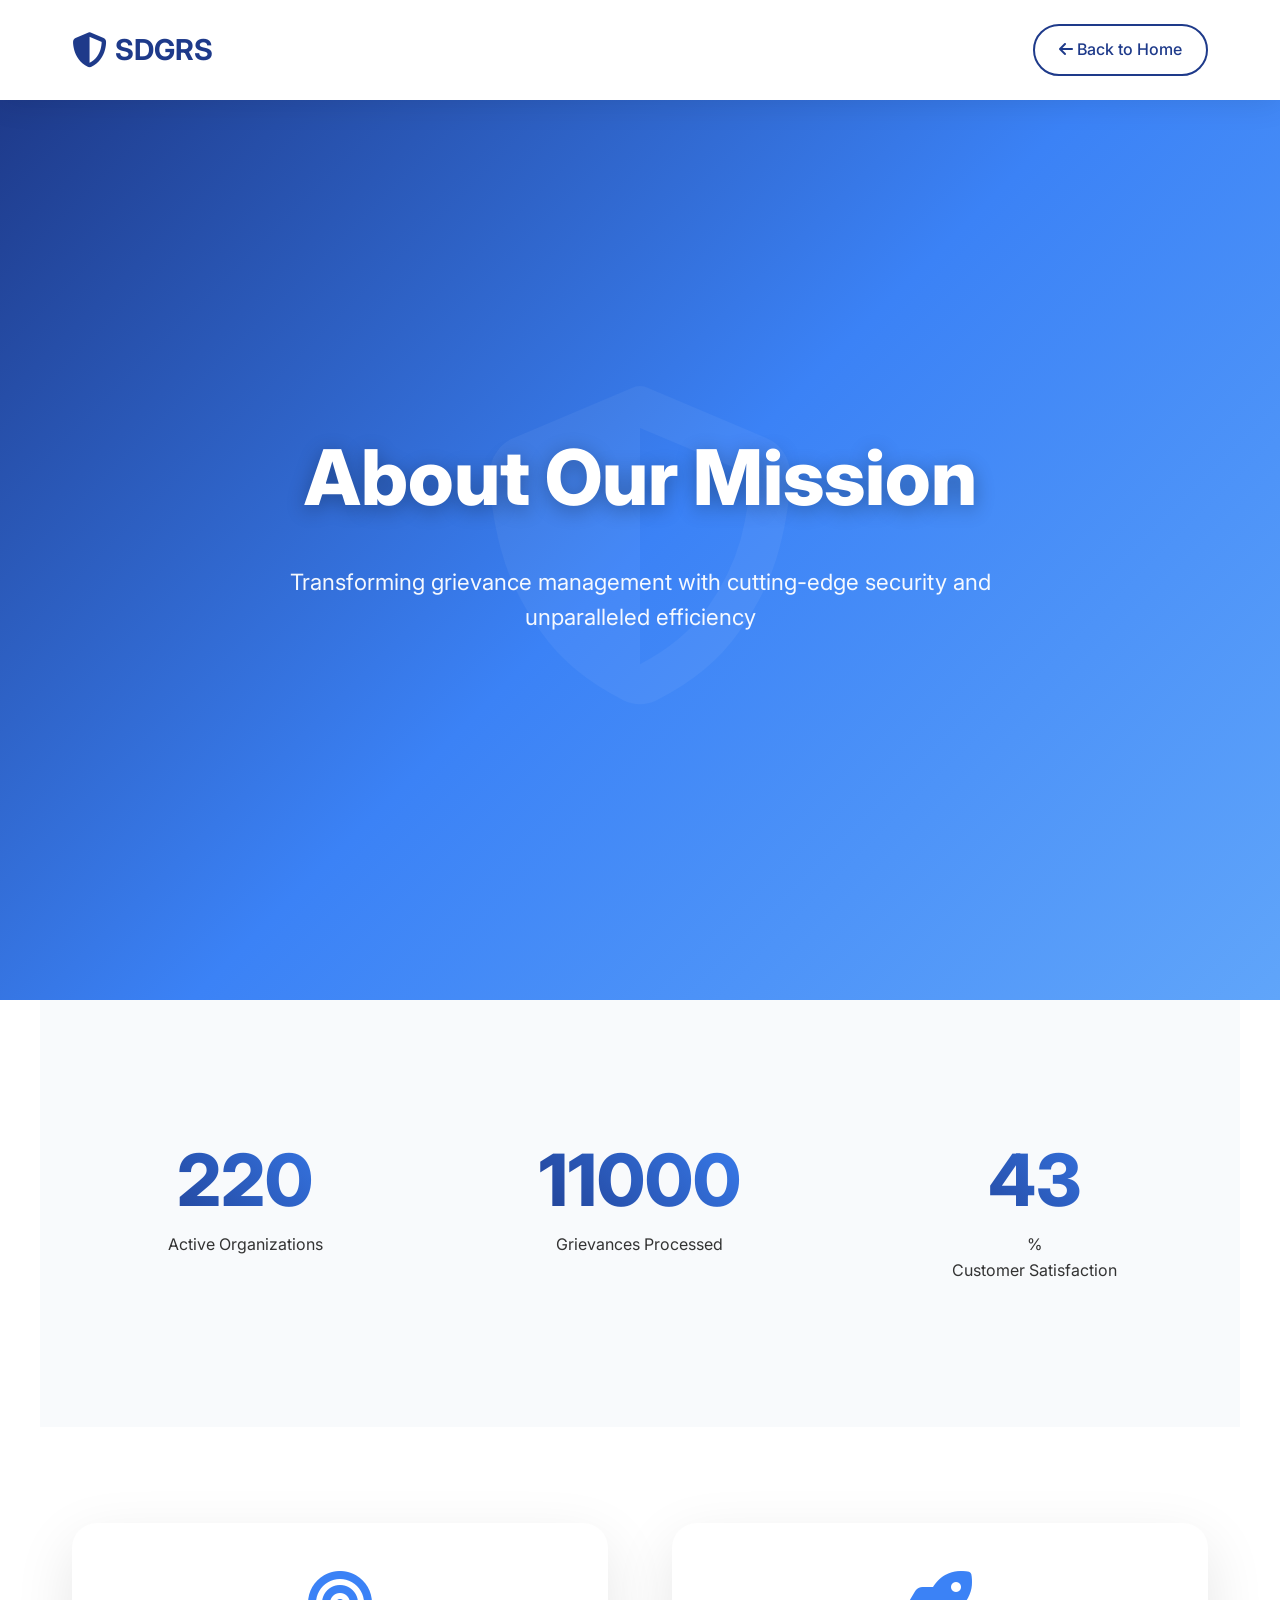
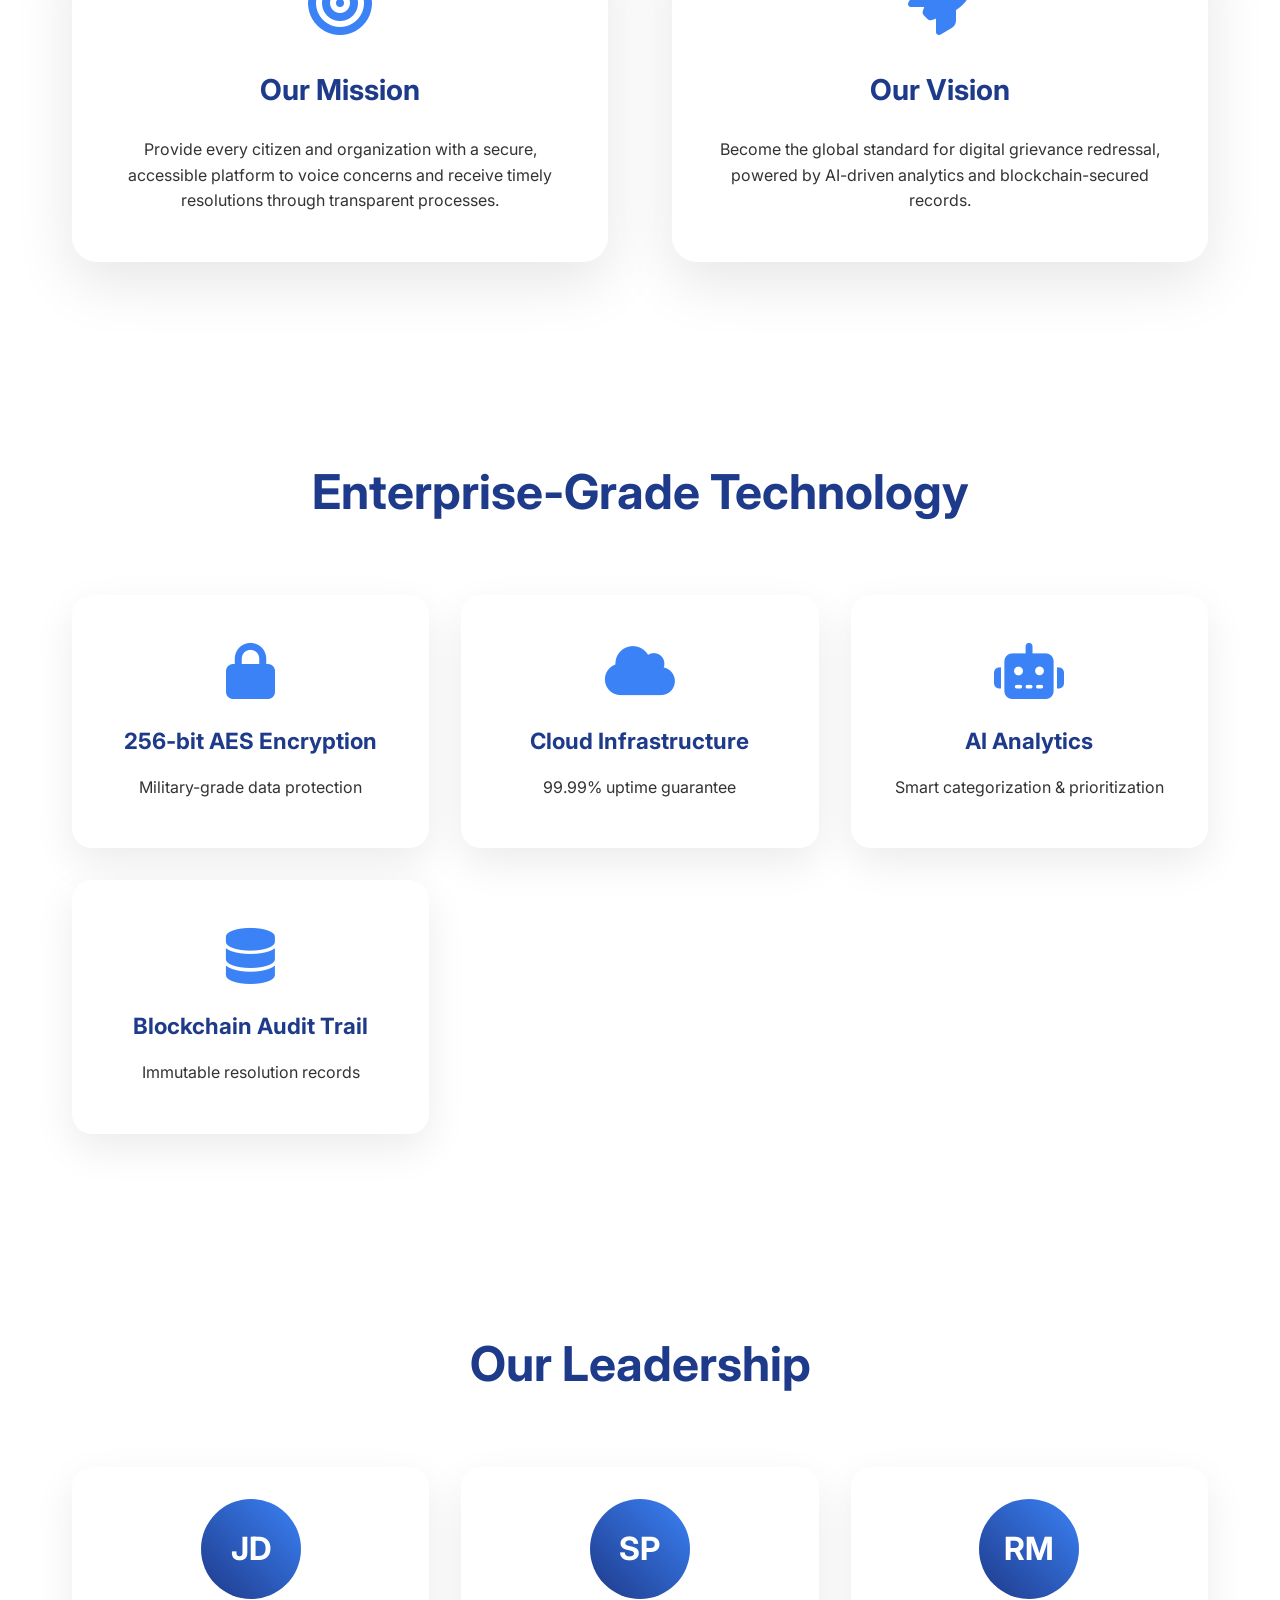
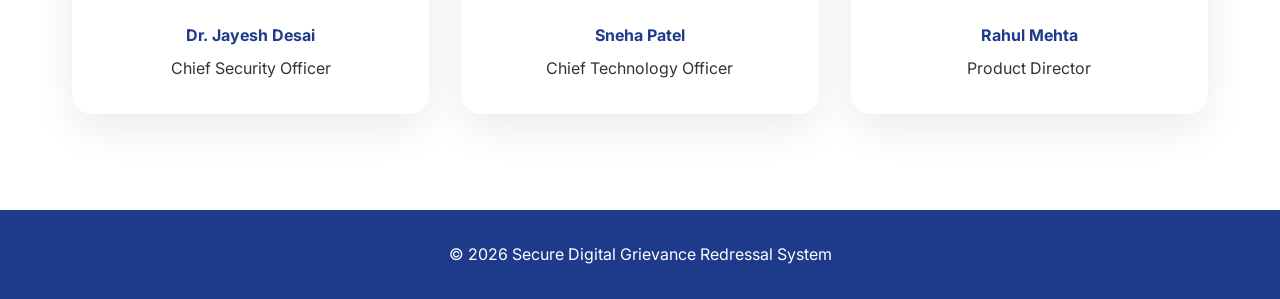
==== grievance_system/about.html @ fabcc010 "about page" ====
<!DOCTYPE html>
<html lang="en">
<head>
    <meta charset="UTF-8">
    <meta name="viewport" content="width=device-width, initial-scale=1.0">
    <title>About SDGRS - Secure Digital Grievance System</title>
    <link rel="stylesheet" href="../css/about.css">
    <link href="https://fonts.googleapis.com/css2?family=Inter:wght@300;400;500;600;700&display=swap" rel="stylesheet">
    <link rel="stylesheet" href="https://cdnjs.cloudflare.com/ajax/libs/font-awesome/6.4.0/css/all.min.css">
</head>
<body>
    <header class="header">
        <nav class="navbar">
            <div class="nav-brand">
                <i class="fas fa-shield-alt"></i>
                <span>SDGRS</span>
            </div>
            <a href="index.html" class="back-btn"><i class="fas fa-arrow-left"></i> Back to Home</a>
        </nav>
    </header>

    <main class="about-main">
        <section class="hero-about">
            <div class="hero-content">
                <h1>About Our Mission</h1>
                <p>Transforming grievance management with cutting-edge security and unparalleled efficiency</p>
            </div>
            <div class="shield-bg">
                <i class="fas fa-shield-alt"></i>
            </div>
        </section>

        <section class="about-stats">
            <div class="stat-card large">
                <div class="stat-number" data-target="500">0</div>
                <p>Active Organizations</p>
            </div>
            <div class="stat-card large">
                <div class="stat-number" data-target="25000">0</div>
                <p>Grievances Processed</p>
            </div>
            <div class="stat-card large">
                <div class="stat-number" data-target="98">0</div><span>%</span>
                <p>Customer Satisfaction</p>
            </div>
        </section>

        <section class="mission-vision">
            <div class="content-grid">
                <div class="content-card">
                    <i class="fas fa-bullseye"></i>
                    <h3>Our Mission</h3>
                    <p>Provide every citizen and organization with a secure, accessible platform to voice concerns and receive timely resolutions through transparent processes.</p>
                </div>
                <div class="content-card">
                    <i class="fas fa-rocket"></i>
                    <h3>Our Vision</h3>
                    <p>Become the global standard for digital grievance redressal, powered by AI-driven analytics and blockchain-secured records.</p>
                </div>
            </div>
        </section>

        <section class="technology">
            <h2>Enterprise-Grade Technology</h2>
            <div class="tech-stack">
                <div class="tech-item">
                    <i class="fas fa-lock"></i>
                    <h4>256-bit AES Encryption</h4>
                    <p>Military-grade data protection</p>
                </div>
                <div class="tech-item">
                    <i class="fas fa-cloud"></i>
                    <h4>Cloud Infrastructure</h4>
                    <p>99.99% uptime guarantee</p>
                </div>
                <div class="tech-item">
                    <i class="fas fa-robot"></i>
                    <h4>AI Analytics</h4>
                    <p>Smart categorization & prioritization</p>
                </div>
                <div class="tech-item">
                    <i class="fas fa-database"></i>
                    <h4>Blockchain Audit Trail</h4>
                    <p>Immutable resolution records</p>
                </div>
            </div>
        </section>

        <section class="team-preview">
            <h2>Our Leadership</h2>
            <div class="team-grid">
                <div class="team-member">
                    <div class="avatar">JD</div>
                    <h4>Dr. Jayesh Desai</h4>
                    <p>Chief Security Officer</p>
                </div>
                <div class="team-member">
                    <div class="avatar">SP</div>
                    <h4>Sneha Patel</h4>
                    <p>Chief Technology Officer</p>
                </div>
                <div class="team-member">
                    <div class="avatar">RM</div>
                    <h4>Rahul Mehta</h4>
                    <p>Product Director</p>
                </div>
            </div>
        </section>
    </main>

    <footer>
        <p>&copy; 2026 Secure Digital Grievance Redressal System</p>
    </footer>

    <script src="../js/about.js"></script>
</body>
</html>
---- css/about.css ----
* { margin: 0; padding: 0; box-sizing: border-box; }

body {
    font-family: 'Inter', sans-serif;
    line-height: 1.6;
    color: #333;
    overflow-x: hidden;
}

.header {
    background: rgba(255,255,255,0.95);
    backdrop-filter: blur(20px);
    position: fixed;
    width: 100%;
    top: 0;
    z-index: 1000;
    box-shadow: 0 2px 30px rgba(0,0,0,0.1);
}

.navbar {
    max-width: 1200px;
    margin: 0 auto;
    padding: 1.5rem 2rem;
    display: flex;
    justify-content: space-between;
    align-items: center;
}

.nav-brand {
    display: flex;
    align-items: center;
    font-size: 1.8rem;
    font-weight: 700;
    color: #1e3a8a;
}

.nav-brand i { margin-right: 0.5rem; font-size: 2.2rem; }

.back-btn {
    color: #1e3a8a;
    text-decoration: none;
    font-weight: 500;
    padding: 0.7rem 1.5rem;
    border: 2px solid #1e3a8a;
    border-radius: 30px;
    transition: all 0.3s;
}

.back-btn:hover { background: #1e3a8a; color: white; }

.about-main { padding-top: 100px; }

.hero-about {
    height: 100vh;
    background: linear-gradient(135deg, #1e3a8a 0%, #3b82f6 50%, #60a5fa 100%);
    display: flex;
    align-items: center;
    justify-content: center;
    position: relative;
    overflow: hidden;
}

.hero-content {
    text-align: center;
    z-index: 2;
    max-width: 800px;
}

.hero-about h1 {
    font-size: clamp(3rem, 6vw, 5rem);
    font-weight: 800;
    color: white;
    margin-bottom: 1.5rem;
    text-shadow: 0 4px 20px rgba(0,0,0,0.3);
}

.hero-about p {
    font-size: 1.4rem;
    color: rgba(255,255,255,0.95);
    margin-bottom: 3rem;
}

.shield-bg {
    position: absolute;
    top: 50%;
    left: 50%;
    transform: translate(-50%, -50%);
    font-size: 20rem;
    color: rgba(255,255,255,0.05);
    z-index: 1;
    animation: float 6s ease-in-out infinite;
}

@keyframes float {
    0%, 100% { transform: translate(-50%, -50%) translateY(0px); }
    50% { transform: translate(-50%, -50%) translateY(-20px); }
}

.about-stats {
    padding: 6rem 2rem;
    background: #f8fafc;
    display: grid;
    grid-template-columns: repeat(auto-fit, minmax(300px, 1fr));
    gap: 3rem;
    max-width: 1200px;
    margin: 0 auto;
}

.stat-card.large {
    text-align: center;
    padding: 3rem 2rem;
}

.stat-number {
    font-size: 4.5rem;
    font-weight: 800;
    background: linear-gradient(45deg, #1e3a8a, #3b82f6);
    background-clip: text;
    -webkit-background-clip: text;
    color: transparent;
    -webkit-text-fill-color: transparent;
    margin-bottom: 1rem;
    line-height: 1;
}

.mission-vision {
    padding: 6rem 2rem;
    max-width: 1200px;
    margin: 0 auto;
}

.content-grid {
    display: grid;
    grid-template-columns: 1fr 1fr;
    gap: 4rem;
}

.content-card {
    padding: 3rem;
    background: white;
    border-radius: 25px;
    text-align: center;
    box-shadow: 0 20px 60px rgba(0,0,0,0.1);
    transition: transform 0.4s;
}

.content-card:hover { transform: translateY(-15px); }

.content-card i {
    font-size: 4rem;
    color: #3b82f6;
    margin-bottom: 2rem;
}

.content-card h3 {
    font-size: 1.8rem;
    color: #1e3a8a;
    margin-bottom: 1.5rem;
}

.technology, .team-preview {
    padding: 6rem 2rem;
    max-width: 1200px;
    margin: 0 auto;
}

.technology h2, .team-preview h2 {
    text-align: center;
    font-size: 3rem;
    color: #1e3a8a;
    margin-bottom: 4rem;
}

.tech-stack {
    display: grid;
    grid-template-columns: repeat(auto-fit, minmax(280px, 1fr));
    gap: 2rem;
}

.tech-item {
    background: white;
    padding: 3rem 2rem;
    border-radius: 20px;
    text-align: center;
    box-shadow: 0 15px 40px rgba(0,0,0,0.08);
    transition: all 0.3s;
}

.tech-item:hover {
    transform: translateY(-10px);
    box-shadow: 0 25px 60px rgba(0,0,0,0.15);
}

.tech-item i { font-size: 3.5rem; color: #3b82f6; margin-bottom: 1.5rem; }

.tech-item h4 {
    font-size: 1.4rem;
    color: #1e3a8a;
    margin-bottom: 1rem;
}

.team-grid {
    display: grid;
    grid-template-columns: repeat(auto-fit, minmax(250px, 1fr));
    gap: 2rem;
}

.team-member {
    text-align: center;
    padding: 2rem;
    background: white;
    border-radius: 20px;
    box-shadow: 0 15px 40px rgba(0,0,0,0.08);
}

.avatar {
    width: 100px;
    height: 100px;
    background: linear-gradient(45deg, #1e3a8a, #3b82f6);
    border-radius: 50%;
    display: flex;
    align-items: center;
    justify-content: center;
    font-size: 2rem;
    font-weight: 700;
    color: white;
    margin: 0 auto 1.5rem;
}

.team-member h4 { color: #1e3a8a; margin-bottom: 0.5rem; }

footer {
    background: #1e3a8a;
    color: white;
    text-align: center;
    padding: 2rem;
}

@media (max-width: 768px) {
    .content-grid { grid-template-columns: 1fr; gap: 2rem; }
    .about-stats { grid-template-columns: 1fr; }
}
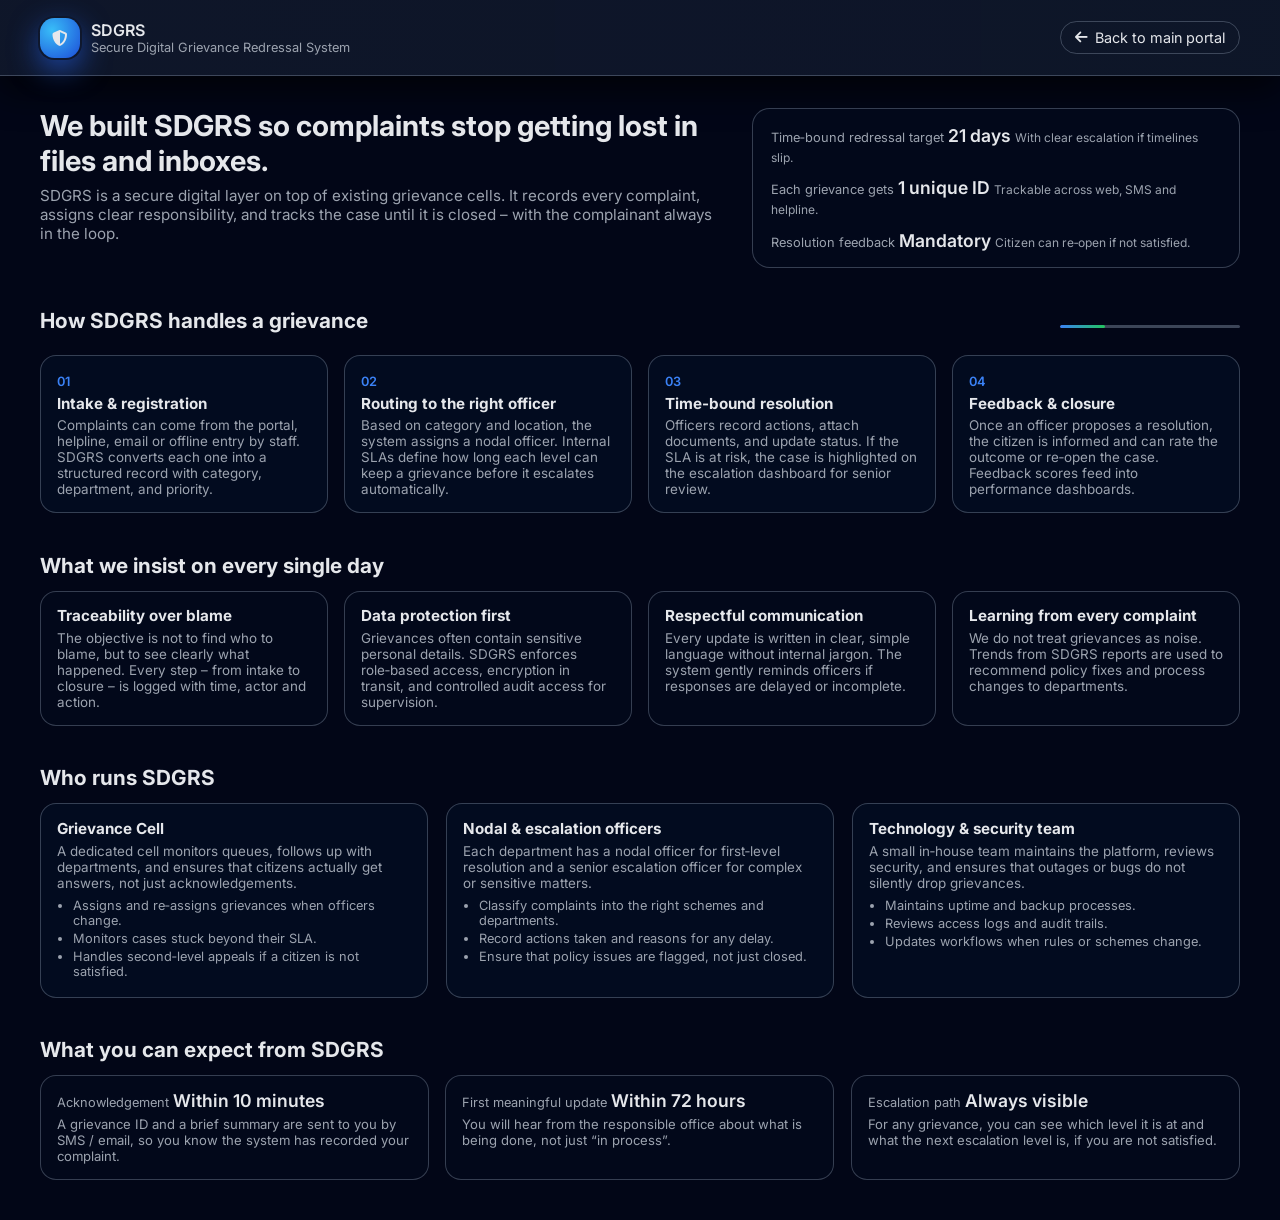
==== commit 6ba11abb: "all pages upadated" ====
--- a/grievance_system/about.html
+++ b/grievance_system/about.html
@@ -3,114 +3,188 @@
 <head>
     <meta charset="UTF-8">
     <meta name="viewport" content="width=device-width, initial-scale=1.0">
-    <title>About SDGRS - Secure Digital Grievance System</title>
+    <title>About SDGRS – Secure Digital Grievance Redressal System</title>
     <link rel="stylesheet" href="../css/about.css">
     <link href="https://fonts.googleapis.com/css2?family=Inter:wght@300;400;500;600;700&display=swap" rel="stylesheet">
-    <link rel="stylesheet" href="https://cdnjs.cloudflare.com/ajax/libs/font-awesome/6.4.0/css/all.min.css">
+    <link rel="stylesheet" href="https://cdnjs.cloudflare.com/ajax/libs/font-awesome/6.5.1/css/all.min.css">
 </head>
 <body>
-    <header class="header">
-        <nav class="navbar">
-            <div class="nav-brand">
-                <i class="fas fa-shield-alt"></i>
-                <span>SDGRS</span>
-            </div>
-            <a href="index.html" class="back-btn"><i class="fas fa-arrow-left"></i> Back to Home</a>
-        </nav>
-    </header>
-
-    <main class="about-main">
-        <section class="hero-about">
-            <div class="hero-content">
-                <h1>About Our Mission</h1>
-                <p>Transforming grievance management with cutting-edge security and unparalleled efficiency</p>
-            </div>
-            <div class="shield-bg">
-                <i class="fas fa-shield-alt"></i>
-            </div>
-        </section>
-
-        <section class="about-stats">
-            <div class="stat-card large">
-                <div class="stat-number" data-target="500">0</div>
-                <p>Active Organizations</p>
-            </div>
-            <div class="stat-card large">
-                <div class="stat-number" data-target="25000">0</div>
-                <p>Grievances Processed</p>
-            </div>
-            <div class="stat-card large">
-                <div class="stat-number" data-target="98">0</div><span>%</span>
-                <p>Customer Satisfaction</p>
-            </div>
-        </section>
-
-        <section class="mission-vision">
-            <div class="content-grid">
-                <div class="content-card">
-                    <i class="fas fa-bullseye"></i>
-                    <h3>Our Mission</h3>
-                    <p>Provide every citizen and organization with a secure, accessible platform to voice concerns and receive timely resolutions through transparent processes.</p>
-                </div>
-                <div class="content-card">
-                    <i class="fas fa-rocket"></i>
-                    <h3>Our Vision</h3>
-                    <p>Become the global standard for digital grievance redressal, powered by AI-driven analytics and blockchain-secured records.</p>
+    <div class="about-shell">
+        <header class="about-header">
+            <div class="about-brand">
+                <i class="fas fa-shield-halved"></i>
+                <div class="brand-text">
+                    <span class="brand-name">SDGRS</span>
+                    <span class="brand-tagline">Secure Digital Grievance Redressal System</span>
                 </div>
             </div>
-        </section>
+            <a href="index.html" class="back-link">
+                <i class="fas fa-arrow-left"></i> Back to main portal
+            </a>
+        </header>
 
-        <section class="technology">
-            <h2>Enterprise-Grade Technology</h2>
-            <div class="tech-stack">
-                <div class="tech-item">
-                    <i class="fas fa-lock"></i>
-                    <h4>256-bit AES Encryption</h4>
-                    <p>Military-grade data protection</p>
+        <main class="about-main">
+            <!-- 1. Why SDGRS exists -->
+            <section class="hero-story hover-section" data-section="hero">
+                <div class="story-text">
+                    <h1>We built SDGRS so complaints stop getting lost in files and inboxes.</h1>
+                    <p class="lead">
+                        SDGRS is a secure digital layer on top of existing grievance cells. It records every complaint, assigns clear responsibility, and tracks the case until it is closed – with the complainant always in the loop.
+                    </p>
                 </div>
-                <div class="tech-item">
-                    <i class="fas fa-cloud"></i>
-                    <h4>Cloud Infrastructure</h4>
-                    <p>99.99% uptime guarantee</p>
+                <div class="story-facts interactive-group facts-group">
+                    <div class="fact hover-card fact-card" tabindex="0">
+                        <span class="fact-label">Time‑bound redressal target</span>
+                        <span class="fact-value">21 days</span>
+                        <span class="fact-note">With clear escalation if timelines slip.</span>
+                    </div>
+                    <div class="fact hover-card fact-card" tabindex="0">
+                        <span class="fact-label">Each grievance gets</span>
+                        <span class="fact-value">1 unique ID</span>
+                        <span class="fact-note">Trackable across web, SMS and helpline.</span>
+                    </div>
+                    <div class="fact hover-card fact-card" tabindex="0">
+                        <span class="fact-label">Resolution feedback</span>
+                        <span class="fact-value">Mandatory</span>
+                        <span class="fact-note">Citizen can re‑open if not satisfied.</span>
+                    </div>
                 </div>
-                <div class="tech-item">
-                    <i class="fas fa-robot"></i>
-                    <h4>AI Analytics</h4>
-                    <p>Smart categorization & prioritization</p>
+            </section>
+
+            <!-- 2. How the system actually works -->
+            <section class="how-it-works hover-section" data-section="flow">
+                <div class="section-header-with-line">
+                    <h2>How SDGRS handles a grievance</h2>
+                    <div class="flow-timeline">
+                        <div class="flow-indicator" id="flowIndicator"></div>
+                    </div>
                 </div>
-                <div class="tech-item">
-                    <i class="fas fa-database"></i>
-                    <h4>Blockchain Audit Trail</h4>
-                    <p>Immutable resolution records</p>
+                <div class="steps-grid interactive-group steps-group">
+                    <div class="step hover-card step-card flow-step" data-step="1" tabindex="0">
+                        <span class="step-number">01</span>
+                        <h3>Intake & registration</h3>
+                        <p>
+                            Complaints can come from the portal, helpline, email or offline entry by staff. SDGRS converts each one into a structured record with category, department, and priority.
+                        </p>
+                    </div>
+                    <div class="step hover-card step-card flow-step" data-step="2" tabindex="0">
+                        <span class="step-number">02</span>
+                        <h3>Routing to the right officer</h3>
+                        <p>
+                            Based on category and location, the system assigns a nodal officer. Internal SLAs define how long each level can keep a grievance before it escalates automatically.
+                        </p>
+                    </div>
+                    <div class="step hover-card step-card flow-step" data-step="3" tabindex="0">
+                        <span class="step-number">03</span>
+                        <h3>Time‑bound resolution</h3>
+                        <p>
+                            Officers record actions, attach documents, and update status. If the SLA is at risk, the case is highlighted on the escalation dashboard for senior review.
+                        </p>
+                    </div>
+                    <div class="step hover-card step-card flow-step" data-step="4" tabindex="0">
+                        <span class="step-number">04</span>
+                        <h3>Feedback & closure</h3>
+                        <p>
+                            Once an officer proposes a resolution, the citizen is informed and can rate the outcome or re‑open the case. Feedback scores feed into performance dashboards.
+                        </p>
+                    </div>
                 </div>
-            </div>
-        </section>
+            </section>
 
-        <section class="team-preview">
-            <h2>Our Leadership</h2>
-            <div class="team-grid">
-                <div class="team-member">
-                    <div class="avatar">JD</div>
-                    <h4>Dr. Jayesh Desai</h4>
-                    <p>Chief Security Officer</p>
+            <!-- 3. Our principles -->
+            <section class="principles hover-section" data-section="principles">
+                <h2>What we insist on every single day</h2>
+                <div class="principles-grid interactive-group principles-group">
+                    <div class="principle hover-card principle-card" tabindex="0">
+                        <h3>Traceability over blame</h3>
+                        <p>
+                            The objective is not to find who to blame, but to see clearly what happened. Every step – from intake to closure – is logged with time, actor and action.
+                        </p>
+                    </div>
+                    <div class="principle hover-card principle-card" tabindex="0">
+                        <h3>Data protection first</h3>
+                        <p>
+                            Grievances often contain sensitive personal details. SDGRS enforces role‑based access, encryption in transit, and controlled audit access for supervision.
+                        </p>
+                    </div>
+                    <div class="principle hover-card principle-card" tabindex="0">
+                        <h3>Respectful communication</h3>
+                        <p>
+                            Every update is written in clear, simple language without internal jargon. The system gently reminds officers if responses are delayed or incomplete.
+                        </p>
+                    </div>
+                    <div class="principle hover-card principle-card" tabindex="0">
+                        <h3>Learning from every complaint</h3>
+                        <p>
+                            We do not treat grievances as noise. Trends from SDGRS reports are used to recommend policy fixes and process changes to departments.
+                        </p>
+                    </div>
                 </div>
-                <div class="team-member">
-                    <div class="avatar">SP</div>
-                    <h4>Sneha Patel</h4>
-                    <p>Chief Technology Officer</p>
+            </section>
+
+            <!-- 4. Governance & team -->
+            <section class="governance hover-section" data-section="governance">
+                <h2>Who runs SDGRS</h2>
+                <div class="gov-grid interactive-group gov-group">
+                    <div class="gov-block hover-card gov-card" tabindex="0">
+                        <h3>Grievance Cell</h3>
+                        <p>
+                            A dedicated cell monitors queues, follows up with departments, and ensures that citizens actually get answers, not just acknowledgements.
+                        </p>
+                        <ul>
+                            <li>Assigns and re‑assigns grievances when officers change.</li>
+                            <li>Monitors cases stuck beyond their SLA.</li>
+                            <li>Handles second‑level appeals if a citizen is not satisfied.</li>
+                        </ul>
+                    </div>
+                    <div class="gov-block hover-card gov-card" tabindex="0">
+                        <h3>Nodal & escalation officers</h3>
+                        <p>
+                            Each department has a nodal officer for first‑level resolution and a senior escalation officer for complex or sensitive matters.
+                        </p>
+                        <ul>
+                            <li>Classify complaints into the right schemes and departments.</li>
+                            <li>Record actions taken and reasons for any delay.</li>
+                            <li>Ensure that policy issues are flagged, not just closed.</li>
+                        </ul>
+                    </div>
+                    <div class="gov-block hover-card gov-card" tabindex="0">
+                        <h3>Technology & security team</h3>
+                        <p>
+                            A small in‑house team maintains the platform, reviews security, and ensures that outages or bugs do not silently drop grievances.
+                        </p>
+                        <ul>
+                            <li>Maintains uptime and backup processes.</li>
+                            <li>Reviews access logs and audit trails.</li>
+                            <li>Updates workflows when rules or schemes change.</li>
+                        </ul>
+                    </div>
                 </div>
-                <div class="team-member">
-                    <div class="avatar">RM</div>
-                    <h4>Rahul Mehta</h4>
-                    <p>Product Director</p>
+            </section>
+
+            <!-- 5. Measurable commitments -->
+            <section class="commitments hover-section" data-section="commitments">
+                <h2>What you can expect from SDGRS</h2>
+                <div class="commit-grid interactive-group commit-group">
+                    <div class="commit-item hover-card commit-card" tabindex="0">
+                        <span class="commit-label">Acknowledgement</span>
+                        <span class="commit-value">Within 10 minutes</span>
+                        <p>A grievance ID and a brief summary are sent to you by SMS / email, so you know the system has recorded your complaint.</p>
+                    </div>
+                    <div class="commit-item hover-card commit-card" tabindex="0">
+                        <span class="commit-label">First meaningful update</span>
+                        <span class="commit-value">Within 72 hours</span>
+                        <p>You will hear from the responsible office about what is being done, not just “in process”.</p>
+                    </div>
+                    <div class="commit-item hover-card commit-card" tabindex="0">
+                        <span class="commit-label">Escalation path</span>
+                        <span class="commit-value">Always visible</span>
+                        <p>For any grievance, you can see which level it is at and what the next escalation level is, if you are not satisfied.</p>
+                    </div>
                 </div>
-            </div>
-        </section>
-    </main>
-
-    <footer>
-        <p>&copy; 2026 Secure Digital Grievance Redressal System</p>
-    </footer>
+            </section>
+        </main>
+    </div>
 
     <script src="../js/about.js"></script>
 </body>
--- a/css/about.css
+++ b/css/about.css
@@ -1,242 +1,454 @@
-* { margin: 0; padding: 0; box-sizing: border-box; }
+* {
+    margin: 0;
+    padding: 0;
+    box-sizing: border-box;
+}
+
+:root {
+    --bg: #020617;
+    --panel: #02081a;
+    --panel-soft: #020b1f;
+    --border: rgba(148,163,184,0.35);
+    --accent: #3b82f6;
+    --text-main: #e5e7eb;
+    --text-soft: #9ca3af;
+}
 
 body {
     font-family: 'Inter', sans-serif;
-    line-height: 1.6;
-    color: #333;
-    overflow-x: hidden;
-}
-
-.header {
-    background: rgba(255,255,255,0.95);
-    backdrop-filter: blur(20px);
-    position: fixed;
-    width: 100%;
-    top: 0;
-    z-index: 1000;
-    box-shadow: 0 2px 30px rgba(0,0,0,0.1);
-}
-
-.navbar {
-    max-width: 1200px;
-    margin: 0 auto;
-    padding: 1.5rem 2rem;
+    background: radial-gradient(circle at top, #020617 0, #020617 55%, #020617 100%);
+    color: var(--text-main);
+}
+
+.about-shell {
+    min-height: 100vh;
+    display: flex;
+    flex-direction: column;
+}
+
+/* Header */
+.about-header {
     display: flex;
     justify-content: space-between;
     align-items: center;
-}
-
-.nav-brand {
+    padding: 1.1rem 2.5rem;
+    border-bottom: 1px solid var(--border);
+    background: linear-gradient(90deg, rgba(15,23,42,0.96), rgba(15,23,42,0.9));
+    box-shadow: 0 14px 35px rgba(0,0,0,0.7);
+}
+
+.about-brand {
     display: flex;
     align-items: center;
-    font-size: 1.8rem;
-    font-weight: 700;
-    color: #1e3a8a;
-}
-
-.nav-brand i { margin-right: 0.5rem; font-size: 2.2rem; }
-
-.back-btn {
-    color: #1e3a8a;
-    text-decoration: none;
-    font-weight: 500;
-    padding: 0.7rem 1.5rem;
-    border: 2px solid #1e3a8a;
-    border-radius: 30px;
-    transition: all 0.3s;
-}
-
-.back-btn:hover { background: #1e3a8a; color: white; }
-
-.about-main { padding-top: 100px; }
-
-.hero-about {
-    height: 100vh;
-    background: linear-gradient(135deg, #1e3a8a 0%, #3b82f6 50%, #60a5fa 100%);
+    gap: 0.7rem;
+}
+
+.about-brand i {
+    width: 40px;
+    height: 40px;
+    border-radius: 0.9rem;
     display: flex;
     align-items: center;
     justify-content: center;
+    background: radial-gradient(circle at 30% 30%, #38bdf8, #1d4ed8);
+    box-shadow: 0 0 0 2px rgba(15,23,42,0.9), 0 10px 30px rgba(37,99,235,0.7);
+}
+
+.brand-text {
+    display: flex;
+    flex-direction: column;
+}
+
+.brand-name {
+    font-size: 1rem;
+    font-weight: 600;
+}
+
+.brand-tagline {
+    font-size: 0.8rem;
+    color: var(--text-soft);
+}
+
+.back-link {
+    color: var(--text-main);
+    text-decoration: none;
+    font-size: 0.9rem;
+    display: inline-flex;
+    gap: 0.4rem;
+    align-items: center;
+    padding: 0.45rem 0.9rem;
+    border-radius: 999px;
+    border: 1px solid var(--border);
+    transition: background 0.15s ease, transform 0.15s ease;
+}
+
+.back-link:hover {
+    background: rgba(15,23,42,0.85);
+    transform: translateY(-1px);
+}
+
+/* Main */
+.about-main {
+    padding: 2rem 2.5rem 2.5rem;
+    display: flex;
+    flex-direction: column;
+    gap: 2.5rem;
+}
+
+/* Hero story */
+.hero-story {
+    display: grid;
+    grid-template-columns: minmax(0,1.4fr) minmax(0,1fr);
+    gap: 1.8rem;
+    align-items: flex-start;
+}
+
+.hero-story h1 {
+    font-size: 1.8rem;
+    margin-bottom: 0.5rem;
+}
+
+.lead {
+    font-size: 0.95rem;
+    color: var(--text-soft);
+}
+
+.story-facts {
+    background: var(--panel);
+    border-radius: 1.1rem;
+    border: 1px solid var(--border);
+    padding: 1rem 1.1rem;
+    display: grid;
+    gap: 0.7rem;
+}
+
+.fact-label {
+    font-size: 0.8rem;
+    color: var(--text-soft);
+}
+
+.fact-value {
+    font-size: 1.1rem;
+    font-weight: 600;
+}
+
+.fact-note {
+    font-size: 0.75rem;
+    color: var(--text-soft);
+}
+
+/* How it works */
+.how-it-works h2,
+.principles h2,
+.governance h2,
+.commitments h2 {
+    font-size: 1.3rem;
+    margin-bottom: 0.8rem;
+}
+
+.steps-grid {
+    display: grid;
+    grid-template-columns: repeat(auto-fit, minmax(210px, 1fr));
+    gap: 1rem;
+}
+
+.step {
+    background: var(--panel-soft);
+    border-radius: 1rem;
+    border: 1px solid var(--border);
+    padding: 0.9rem 1rem;
+}
+
+.step-number {
+    font-size: 0.8rem;
+    color: var(--accent);
+    font-weight: 600;
+}
+
+.step h3 {
+    font-size: 0.95rem;
+    margin: 0.2rem 0 0.3rem;
+}
+
+.step p {
+    font-size: 0.84rem;
+    color: var(--text-soft);
+}
+
+/* Principles */
+.principles-grid {
+    display: grid;
+    grid-template-columns: repeat(auto-fit, minmax(220px, 1fr));
+    gap: 1rem;
+}
+
+.principle {
+    background: var(--panel);
+    border-radius: 1rem;
+    border: 1px solid var(--border);
+    padding: 0.9rem 1rem;
+}
+
+.principle h3 {
+    font-size: 0.95rem;
+    margin-bottom: 0.3rem;
+}
+
+.principle p {
+    font-size: 0.84rem;
+    color: var(--text-soft);
+}
+
+/* Governance */
+.gov-grid {
+    display: grid;
+    grid-template-columns: repeat(auto-fit, minmax(230px, 1fr));
+    gap: 1.1rem;
+}
+
+.gov-block {
+    background: var(--panel-soft);
+    border-radius: 1rem;
+    border: 1px solid var(--border);
+    padding: 0.9rem 1rem;
+}
+
+.gov-block h3 {
+    font-size: 0.95rem;
+    margin-bottom: 0.3rem;
+}
+
+.gov-block p {
+    font-size: 0.84rem;
+    color: var(--text-soft);
+    margin-bottom: 0.4rem;
+}
+
+.gov-block ul {
+    padding-left: 1rem;
+}
+
+.gov-block li {
+    font-size: 0.8rem;
+    color: var(--text-soft);
+    margin-bottom: 0.2rem;
+}
+
+/* Commitments */
+.commit-grid {
+    display: grid;
+    grid-template-columns: repeat(auto-fit, minmax(220px, 1fr));
+    gap: 1rem;
+}
+
+.commit-item {
+    background: var(--panel);
+    border-radius: 1rem;
+    border: 1px solid var(--border);
+    padding: 0.9rem 1rem;
+}
+
+.commit-label {
+    font-size: 0.8rem;
+    color: var(--text-soft);
+}
+
+.commit-value {
+    font-size: 1.1rem;
+    font-weight: 600;
+}
+
+.commit-item p {
+    font-size: 0.82rem;
+    color: var(--text-soft);
+    margin-top: 0.3rem;
+}
+
+/* -------- INTERACTIVE EFFECTS -------- */
+
+/* Generic interactive cards */
+.hover-card {
+    position: relative;
+    transform-origin: center;
+    transition:
+        transform 0.18s ease-out,
+        box-shadow 0.18s ease-out,
+        border-color 0.18s ease-out,
+        background 0.18s ease-out;
+    will-change: transform, box-shadow;
+    cursor: default;
+}
+
+.hover-card::after {
+    content: "";
+    position: absolute;
+    inset: 0;
+    border-radius: inherit;
+    background: radial-gradient(circle at top left, rgba(59,130,246,0.09), transparent 60%);
+    opacity: 0;
+    pointer-events: none;
+    transition: opacity 0.18s ease-out;
+}
+
+.hover-card.is-hovered::after {
+    opacity: 1;
+}
+
+.hover-card:focus-visible {
+    outline: 2px solid #3b82f6;
+    outline-offset: 3px;
+}
+
+/* Section focus mode */
+.hover-section.dimmed {
+    opacity: 0.45;
+    filter: grayscale(0.15);
+    transition: opacity 0.18s ease-out, filter 0.18s ease-out;
+}
+
+/* "How it works" timeline indicator */
+.section-header-with-line {
+    display: flex;
+    align-items: center;
+    justify-content: space-between;
+    gap: 1rem;
+    margin-bottom: 0.6rem;
+}
+
+.flow-timeline {
+    flex: 0 0 180px;
+    height: 3px;
+    border-radius: 999px;
+    background: rgba(148,163,184,0.4);
     position: relative;
     overflow: hidden;
 }
 
-.hero-content {
-    text-align: center;
-    z-index: 2;
-    max-width: 800px;
-}
-
-.hero-about h1 {
-    font-size: clamp(3rem, 6vw, 5rem);
-    font-weight: 800;
-    color: white;
-    margin-bottom: 1.5rem;
-    text-shadow: 0 4px 20px rgba(0,0,0,0.3);
-}
-
-.hero-about p {
-    font-size: 1.4rem;
-    color: rgba(255,255,255,0.95);
-    margin-bottom: 3rem;
-}
-
-.shield-bg {
+.flow-indicator {
     position: absolute;
-    top: 50%;
-    left: 50%;
-    transform: translate(-50%, -50%);
-    font-size: 20rem;
-    color: rgba(255,255,255,0.05);
-    z-index: 1;
-    animation: float 6s ease-in-out infinite;
-}
-
-@keyframes float {
-    0%, 100% { transform: translate(-50%, -50%) translateY(0px); }
-    50% { transform: translate(-50%, -50%) translateY(-20px); }
-}
-
-.about-stats {
-    padding: 6rem 2rem;
-    background: #f8fafc;
-    display: grid;
-    grid-template-columns: repeat(auto-fit, minmax(300px, 1fr));
-    gap: 3rem;
-    max-width: 1200px;
-    margin: 0 auto;
-}
-
-.stat-card.large {
-    text-align: center;
-    padding: 3rem 2rem;
-}
-
-.stat-number {
-    font-size: 4.5rem;
-    font-weight: 800;
-    background: linear-gradient(45deg, #1e3a8a, #3b82f6);
-    background-clip: text;
-    -webkit-background-clip: text;
-    color: transparent;
-    -webkit-text-fill-color: transparent;
-    margin-bottom: 1rem;
-    line-height: 1;
-}
-
-.mission-vision {
-    padding: 6rem 2rem;
-    max-width: 1200px;
-    margin: 0 auto;
-}
-
-.content-grid {
-    display: grid;
-    grid-template-columns: 1fr 1fr;
-    gap: 4rem;
-}
-
-.content-card {
-    padding: 3rem;
-    background: white;
-    border-radius: 25px;
-    text-align: center;
-    box-shadow: 0 20px 60px rgba(0,0,0,0.1);
-    transition: transform 0.4s;
-}
-
-.content-card:hover { transform: translateY(-15px); }
-
-.content-card i {
-    font-size: 4rem;
-    color: #3b82f6;
-    margin-bottom: 2rem;
-}
-
-.content-card h3 {
-    font-size: 1.8rem;
-    color: #1e3a8a;
-    margin-bottom: 1.5rem;
-}
-
-.technology, .team-preview {
-    padding: 6rem 2rem;
-    max-width: 1200px;
-    margin: 0 auto;
-}
-
-.technology h2, .team-preview h2 {
-    text-align: center;
-    font-size: 3rem;
-    color: #1e3a8a;
-    margin-bottom: 4rem;
-}
-
-.tech-stack {
-    display: grid;
-    grid-template-columns: repeat(auto-fit, minmax(280px, 1fr));
-    gap: 2rem;
-}
-
-.tech-item {
-    background: white;
-    padding: 3rem 2rem;
-    border-radius: 20px;
-    text-align: center;
-    box-shadow: 0 15px 40px rgba(0,0,0,0.08);
-    transition: all 0.3s;
-}
-
-.tech-item:hover {
-    transform: translateY(-10px);
-    box-shadow: 0 25px 60px rgba(0,0,0,0.15);
-}
-
-.tech-item i { font-size: 3.5rem; color: #3b82f6; margin-bottom: 1.5rem; }
-
-.tech-item h4 {
-    font-size: 1.4rem;
-    color: #1e3a8a;
-    margin-bottom: 1rem;
-}
-
-.team-grid {
-    display: grid;
-    grid-template-columns: repeat(auto-fit, minmax(250px, 1fr));
-    gap: 2rem;
-}
-
-.team-member {
-    text-align: center;
-    padding: 2rem;
-    background: white;
-    border-radius: 20px;
-    box-shadow: 0 15px 40px rgba(0,0,0,0.08);
-}
-
-.avatar {
-    width: 100px;
-    height: 100px;
-    background: linear-gradient(45deg, #1e3a8a, #3b82f6);
-    border-radius: 50%;
-    display: flex;
-    align-items: center;
-    justify-content: center;
-    font-size: 2rem;
-    font-weight: 700;
-    color: white;
-    margin: 0 auto 1.5rem;
-}
-
-.team-member h4 { color: #1e3a8a; margin-bottom: 0.5rem; }
-
-footer {
-    background: #1e3a8a;
-    color: white;
-    text-align: center;
-    padding: 2rem;
-}
-
-@media (max-width: 768px) {
-    .content-grid { grid-template-columns: 1fr; gap: 2rem; }
-    .about-stats { grid-template-columns: 1fr; }
-}
+    top: 0;
+    bottom: 0;
+    width: 25%;
+    background: linear-gradient(90deg, #3b82f6, #22c55e);
+    border-radius: inherit;
+    transform-origin: left;
+    transition: transform 0.25s ease-out;
+}
+
+/* Different effects per card type */
+
+/* 1) FACT CARDS – subtle glow + scale */
+.fact-card.is-hovered {
+    transform: translateY(-3px) scale(1.01);
+    box-shadow: 0 14px 30px rgba(15,23,42,0.75);
+    border-color: rgba(59,130,246,0.7);
+}
+
+/* 2) STEP CARDS – left border + slide */
+.step-card {
+    position: relative;
+    overflow: hidden;
+}
+
+.step-card::before {
+    content: "";
+    position: absolute;
+    left: 0;
+    top: 12px;
+    bottom: 12px;
+    width: 3px;
+    background: linear-gradient(180deg, #3b82f6, #22c55e);
+    opacity: 0;
+    transform: translateX(-6px);
+    transition: opacity 0.2s ease-out, transform 0.2s ease-out;
+}
+
+.step-card.is-hovered::before {
+    opacity: 1;
+    transform: translateX(0);
+}
+
+.step-card.is-hovered {
+    transform: translateY(-4px);
+    box-shadow: 0 16px 40px rgba(15,23,42,0.8);
+    border-color: rgba(59,130,246,0.7);
+}
+
+/* 3) PRINCIPLE CARDS – slight rotate + inner gradient */
+.principle-card {
+    transform-origin: center top;
+}
+
+.principle-card.is-hovered {
+    transform: translateY(-4px) rotate(-0.8deg);
+    background: radial-gradient(circle at top left, rgba(59,130,246,0.14), #02081a);
+    border-color: rgba(129,140,248,0.7);
+}
+
+/* 4) GOV CARDS – underline animation on headings */
+.gov-card h3 {
+    position: relative;
+    display: inline-block;
+}
+
+.gov-card h3::after {
+    content: "";
+    position: absolute;
+    left: 0;
+    bottom: -3px;
+    height: 2px;
+    width: 0;
+    background: linear-gradient(90deg, #3b82f6, #22c55e);
+    transition: width 0.22s ease-out;
+}
+
+.gov-card.is-hovered h3::after {
+    width: 100%;
+}
+
+/* 5) COMMITMENT CARDS – background swipe */
+.commit-card {
+    position: relative;
+    overflow: hidden;
+}
+
+.commit-card::before {
+    content: "";
+    position: absolute;
+    inset: 0;
+    background: radial-gradient(circle at top left, rgba(34,197,94,0.12), transparent 65%);
+    transform: translateX(-20%);
+    opacity: 0;
+    transition: opacity 0.22s ease-out, transform 0.22s ease-out;
+    pointer-events: none;
+}
+
+.commit-card.is-hovered::before {
+    opacity: 1;
+    transform: translateX(0);
+}
+
+/* Responsive */
+@media (max-width: 900px) {
+    .about-main {
+        padding: 1.6rem 1.4rem 2rem;
+    }
+
+    .about-header {
+        padding: 1rem 1.4rem;
+    }
+
+    .hero-story {
+        grid-template-columns: minmax(0,1fr);
+    }
+}
+
+@media (max-width: 780px) {
+    .section-header-with-line {
+        flex-direction: column;
+        align-items: flex-start;
+    }
+    .flow-timeline {
+        width: 100%;
+    }
+}
